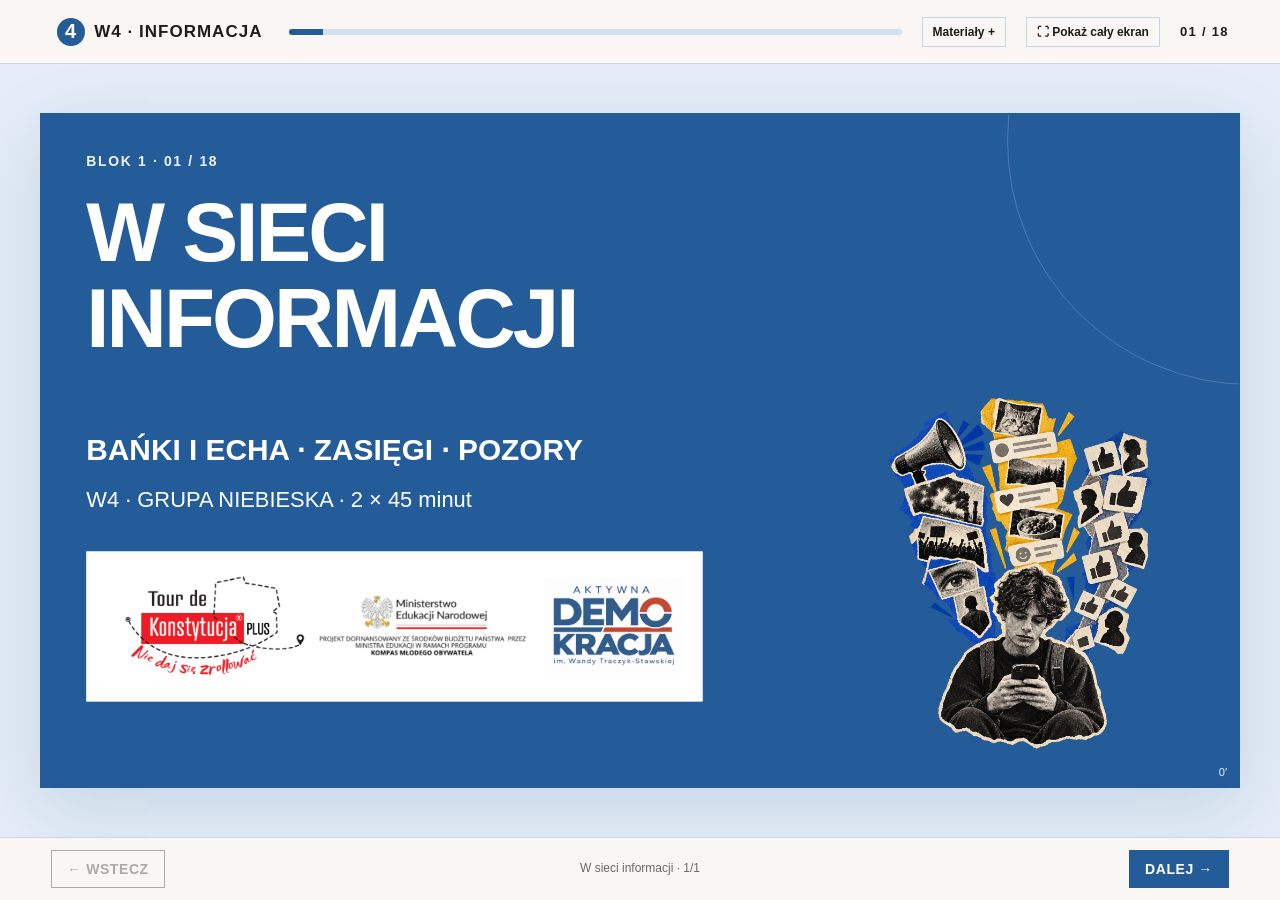
==== index.html @ 1c5f792a "Publikacja aplikacji warsztatowej W4 — W sieci informacji" ====
<!doctype html><html lang="pl"><head><meta charset="utf-8"><meta name="viewport" content="width=device-width,initial-scale=1"><meta name="theme-color" content="#245c99"><title>W4 · W sieci informacji</title><link rel="stylesheet" href="styles.css"><link rel="stylesheet" href="logos.css"><link rel="stylesheet" href="workshop.css"><link rel="stylesheet" href="grupa3.css?v=w4-definicje-32"><link rel="stylesheet" href="niebieska.css?v=w4-grafika-2"></head><body><a class="skip-link" href="#slide">Przejdź do treści</a><header class="topbar"><button class="brand" id="overviewButton" aria-expanded="false" aria-controls="overview"><span class="brand-mark">4</span><span>W4 · INFORMACJA</span></button><div class="progress-wrap"><div class="progress" id="progress"></div></div><button class="small-button" id="extrasButton">Materiały +</button><button class="small-button" id="fullscreenButton" aria-label="Pokaż cały ekran" aria-pressed="false">⛶ Pokaż cały ekran</button><p class="counter" id="counter"></p></header><aside class="overview" id="overview" aria-label="Mapa warsztatu" hidden></aside><main class="shell"><section id="slide" class="slide" tabindex="-1"></section></main><footer class="controls"><button class="nav-button" id="backButton">← Wstecz</button><div class="hint" id="stageLabel"></div><button class="nav-button primary" id="nextButton">Dalej →</button></footer><dialog id="extrasDialog" aria-labelledby="extrasTitle"><div class="dialog-head"><h2 id="extrasTitle">Materiały dodatkowe</h2><button class="work-button secondary" id="closeExtras">Zamknij</button></div><nav class="extra-nav"><button data-extra="film">Krótkie rolki</button><button data-extra="fiszki">Fiszki</button><button data-extra="mapa">Mapa pojęć</button><button data-extra="quiz">Quiz</button><button data-extra="dokumenty">Scenariusz i karty</button></nav><div id="extraContent"></div></dialog><script src="content.js?v=w4-definicje-32"></script><script src="app.js?v=w4-definicje-32"></script><script src="branding.js"></script></body></html>
---- styles.css ----
:root{--red:#c62828;--red-dark:#8e1e1e;--ink:#221b1b;--paper:#fbf7f4;--warm:#f3e9e4;--yellow:#f7d86b;--blue:#b9dcef;--green:#2f765d;--line:#d9c8c1;--display:"Arial Narrow","Aptos Display",Impact,sans-serif;--body:Inter,"Aptos",Arial,sans-serif}*{box-sizing:border-box}body{margin:0;background:#ede4df;color:var(--ink);font-family:var(--body);min-width:320px}.skip-link{position:fixed;z-index:20;top:-40px;left:16px;background:#fff;padding:10px;color:#111}.skip-link:focus{top:16px}.topbar{height:64px;display:flex;align-items:center;gap:20px;padding:0 4vw;background:rgba(251,247,244,.95);border-bottom:1px solid var(--line);position:sticky;top:0;z-index:10}.brand{display:flex;align-items:center;gap:9px;border:0;background:transparent;color:var(--ink);font:700 17px var(--display);letter-spacing:.06em;cursor:pointer}.brand-mark{display:grid;place-items:center;width:28px;height:28px;border-radius:50%;background:var(--red);color:#fff;font:800 20px var(--display)}.progress-wrap{height:6px;flex:1;background:#e2d7d2;border-radius:999px;overflow:hidden}.progress{height:100%;width:5%;background:var(--red);transition:width .4s ease}.counter{font:700 13px var(--display);letter-spacing:.1em;white-space:nowrap}.shell{min-height:calc(100vh - 126px);padding:clamp(16px,3vw,42px) 4vw 34px;display:grid;place-items:center}.slide{width:min(1200px,100%);min-height:min(67.5vw,680px);border:1px solid #dfd0c9;background:var(--paper);box-shadow:0 20px 70px rgba(64,30,25,.14);position:relative;overflow:hidden;isolation:isolate;animation:arrive .38s both}.slide::before{content:"";position:absolute;width:38vw;height:38vw;border:1px solid rgba(198,40,40,.13);border-radius:50%;right:-20vw;top:-17vw;z-index:-1}.slide.red{background:var(--red);color:#fff;border:0}.slide.red::before{border-color:rgba(255,255,255,.18)}@keyframes arrive{from{opacity:.25;transform:translateX(18px)}to{opacity:1;transform:translateX(0)}}.slide-inner{min-height:min(67.5vw,680px);padding:clamp(27px,5vw,72px);display:flex;flex-direction:column;gap:clamp(16px,2vw,30px)}.eyebrow{font:800 clamp(12px,1.4vw,16px) var(--display);letter-spacing:.12em;text-transform:uppercase;margin:0;color:var(--red)}.red .eyebrow{color:#ffe9e0}.title{margin:0;font:800 clamp(40px,7vw,92px)/.88 var(--display);letter-spacing:-.035em;text-transform:uppercase}.title.mid{font-size:clamp(36px,5.5vw,72px)}.lead{max-width:800px;margin:0;font-size:clamp(18px,2.25vw,30px);line-height:1.25}.red .lead{color:#ffeae3}.hero{display:grid;grid-template-columns:minmax(0,1.15fr) minmax(270px,.85fr);gap:26px;align-items:center;height:100%}.hero .illustration{max-width:460px;width:100%;justify-self:end;align-self:center}.stamp{position:absolute;right:7%;top:8%;transform:rotate(8deg);padding:7px 11px;border:3px solid var(--red);color:var(--red);font:800 16px var(--display);letter-spacing:.1em}.story{font-size:clamp(17px,1.75vw,23px);line-height:1.45;max-width:740px}.accent{color:var(--red);font-weight:800}.image-corner{position:absolute;right:5%;bottom:5%;width:clamp(130px,21vw,280px);max-height:38%;object-fit:contain;object-position:bottom right;pointer-events:none}.split{display:grid;grid-template-columns:1.03fr .97fr;gap:clamp(22px,4vw,60px);align-items:center;min-height:0;flex:1}.image-side{width:100%;max-height:390px;object-fit:contain}.phone{border:11px solid #221b1b;border-radius:32px;background:#fff;box-shadow:9px 9px 0 #f0ccc8;min-height:420px;padding:17px;position:relative}.phone::before{content:"";display:block;width:30%;height:8px;border-radius:99px;background:#221b1b;margin:0 auto 13px}.chat-heading{font-size:13px;font-weight:800;border-bottom:1px solid #ddd;padding:0 0 10px}.bubble{margin-top:24px;margin-left:20px;background:#f1f1f1;border-radius:18px 18px 18px 4px;padding:14px;font-size:18px;line-height:1.35}.avatar{display:inline-grid;place-items:center;width:28px;height:28px;border-radius:50%;background:var(--red);color:#fff;font-size:13px;font-weight:800;margin-right:6px}.time{font-size:12px;color:#6f6764;margin-top:9px;text-align:right}.decision{display:flex;flex-direction:column;gap:11px}.decision-title{font:800 clamp(36px,5vw,68px)/.9 var(--display);text-transform:uppercase;margin:0}.choice{width:100%;border:2px solid var(--ink);background:#fff;padding:15px 16px;text-align:left;font:800 18px var(--display);letter-spacing:.04em;cursor:pointer;transition:.2s}.choice:hover,.choice:focus-visible{transform:translateX(5px);outline:3px solid var(--ink);outline-offset:2px}.choice.share{background:var(--green);color:#fff;border-color:var(--green)}.choice.check{background:var(--yellow)}.choice.skip{background:var(--red);color:#fff;border-color:var(--red)}.choice.is-selected{box-shadow:7px 7px 0 rgba(34,27,27,.8);transform:translateX(0)}.post{background:#fff;border:2px solid var(--ink);box-shadow:10px 10px 0 #e5c6bd;padding:18px;min-height:420px}.post-head{display:flex;align-items:center;gap:10px;font-size:14px;font-weight:800}.post-avatar{display:grid;place-items:center;width:35px;height:35px;border-radius:50%;background:#b5b5b5;font-size:21px}.post-copy{padding:20px;margin-top:17px;font:800 clamp(20px,2.25vw,29px)/1.12 var(--display);letter-spacing:.015em}.post-copy.yellow{background:var(--yellow)}.post-copy.blue{background:var(--blue)}.post-stats{margin-top:19px;color:#645b58;font-size:14px}.cards{display:grid;grid-template-columns:repeat(auto-fit,minmax(180px,1fr));gap:13px}.card{background:#fff;border:1px solid var(--line);padding:17px;min-height:130px;font-size:16px;line-height:1.25}.card strong{display:block;font:800 19px var(--display);letter-spacing:.02em;margin-bottom:7px}.card.red-card{background:var(--red);color:#fff;border-color:var(--red)}.callout{margin-top:auto;background:var(--red);color:#fff;padding:14px 17px;font:800 clamp(16px,1.9vw,24px)/1.08 var(--display);letter-spacing:.01em}.video-panel{background:#181515;border:5px solid var(--ink);box-shadow:9px 9px 0 var(--red);padding:0;overflow:hidden}.video-panel video{display:block;width:100%;max-height:390px;background:#111}.media-label{display:flex;align-items:center;gap:9px;background:#fff;padding:10px 13px;color:var(--ink);font-size:13px;font-weight:800}.media-label .play{display:grid;place-items:center;width:22px;height:22px;border-radius:50%;background:var(--red);color:#fff;font-size:10px}.steps{display:grid;grid-template-columns:repeat(5,minmax(0,1fr));gap:8px}.step{background:#fff;border-top:5px solid var(--red);padding:12px;font-size:14px;line-height:1.25}.step b{display:block;font:800 26px var(--display);color:var(--red);margin-bottom:6px}.band-list{display:grid;gap:8px}.band{display:grid;grid-template-columns:42px 1fr;gap:12px;align-items:center;background:#fff;border-left:7px solid var(--yellow);padding:13px 15px;font-size:clamp(15px,1.7vw,20px);line-height:1.25}.band b{font:800 27px var(--display);color:var(--red)}.band.danger{border-color:var(--red);background:#fff0ed}.number{font:800 clamp(50px,8vw,105px)/.8 var(--display);color:var(--red)}.building{display:grid;gap:2px}.floor{background:#fff;border:1px solid var(--line);padding:12px 14px;font-size:15px}.floor.alert{background:var(--red);color:#fff;border-color:var(--red)}.sequence{display:grid;grid-template-columns:repeat(3,1fr);gap:12px;align-items:stretch}.sequence-card{display:flex;flex-direction:column;justify-content:space-between;min-height:180px;padding:20px;background:#f9d9d0;color:var(--ink)}.sequence-card:nth-child(2){background:#eab2a6}.sequence-card:nth-child(3){background:#fff;color:var(--red)}.sequence-card b{font:800 clamp(30px,4vw,52px)/.9 var(--display)}.quote-grid{display:grid;grid-template-columns:repeat(2,1fr);gap:12px}.quote{border:2px solid var(--ink);background:#fff;padding:18px;text-align:left;font:700 clamp(17px,2.1vw,25px)/1.1 var(--display);cursor:pointer}.quote:hover,.quote:focus-visible,.quote.active{background:var(--yellow);outline:3px solid var(--ink);outline-offset:2px}.quote-result{margin-top:8px;min-height:23px;color:var(--red);font-weight:800}.truth{font-size:clamp(16px,1.75vw,21px);line-height:1.38;max-width:790px}.note{background:#fff4a9;color:#272017;width:min(350px,100%);aspect-ratio:1;justify-self:center;padding:10% 9%;transform:rotate(-3deg);box-shadow:10px 12px 0 rgba(34,27,27,.14);display:flex;flex-direction:column;justify-content:center;font-size:clamp(19px,2.3vw,30px);line-height:1.25}.note b{font:800 35px var(--display);position:absolute;right:10%;top:8%;color:var(--red)}.three-bands{display:grid;gap:9px}.three-bands>div{padding:17px 20px;background:#fff;font-size:clamp(17px,2vw,25px);line-height:1.15}.three-bands .core{background:var(--red);color:#fff;font-weight:800}.target{display:grid;place-items:center;position:relative;width:min(410px,80vw);aspect-ratio:1;border-radius:50%;background:radial-gradient(circle,#fff 0 18%,#f6d9d3 19% 36%,#e5a095 37% 56%,var(--red) 57%);border:3px solid var(--red);margin:auto;text-align:center;padding:30%;font:800 clamp(16px,2vw,25px)/1 var(--display);color:var(--ink)}.target::after{content:"CO?\A (twierdzenie)\A\A SKĄD?\A (źródło)\A\A KTO JESZCZE?\A (potwierdzenie)";white-space:pre-wrap}.audio-block{margin-top:auto;width:min(470px,100%);padding:12px;border:1px solid rgba(255,255,255,.45);background:rgba(0,0,0,.13)}.audio-block p{margin:0 0 8px;font:700 14px var(--display);letter-spacing:.04em}.audio-block audio{display:block;width:100%;height:34px}.audio-link{display:inline-flex;align-items:center;gap:9px;margin-top:9px;color:#fff;font-size:12px;text-decoration:none}.audio-link:hover{text-decoration:underline}.controls{position:sticky;bottom:0;display:grid;grid-template-columns:1fr auto 1fr;align-items:center;gap:15px;padding:12px 4vw;background:rgba(251,247,244,.95);border-top:1px solid var(--line);z-index:10}.nav-button{justify-self:start;border:1px solid var(--ink);padding:10px 15px;background:transparent;color:var(--ink);font:800 14px var(--display);letter-spacing:.04em;text-transform:uppercase;cursor:pointer}.nav-button.primary{justify-self:end;background:var(--red);border-color:var(--red);color:#fff}.nav-button:disabled{opacity:.35;cursor:not-allowed}.nav-button:not(:disabled):hover{transform:translateY(-2px);box-shadow:3px 3px 0 var(--ink)}.hint{font-size:12px;color:#6f6764;text-align:center}.overview{position:fixed;z-index:11;top:64px;left:0;bottom:0;width:min(390px,100%);padding:22px;background:#fffaf7;border-right:1px solid var(--line);box-shadow:15px 20px 70px rgba(34,27,27,.16);overflow:auto}.overview-title{font:800 28px var(--display);margin:0 0 15px}.overview button{display:block;width:100%;border:0;border-bottom:1px solid var(--line);padding:12px 6px;background:none;text-align:left;color:var(--ink);font:600 14px var(--body);cursor:pointer}.overview button small{display:inline-block;width:34px;color:var(--red);font:800 15px var(--display)}.overview button.active{background:#f5e2dc;color:var(--red)}@media(max-width:720px){.topbar{gap:12px}.shell{padding:16px 12px 25px}.slide,.slide-inner{min-height:calc(100vh - 145px)}.slide-inner{padding:28px 24px}.hero,.split{grid-template-columns:1fr}.hero .illustration{display:none}.image-side{max-height:170px}.phone,.post{min-height:0}.phone{padding:14px;border-width:8px}.cards{grid-template-columns:1fr 1fr}.steps{grid-template-columns:1fr}.step{display:grid;grid-template-columns:35px 1fr;gap:8px}.step b{margin:0}.sequence{grid-template-columns:1fr}.sequence-card{min-height:100px}.quote-grid{grid-template-columns:1fr}.controls{grid-template-columns:1fr 1fr}.hint{display:none}.nav-button{width:100%;justify-self:stretch}.nav-button span{display:none}.image-corner{opacity:.22;width:160px}.audio-block{margin-top:12px}.title{font-size:clamp(38px,14vw,70px)}}
---- logos.css ----
.project-logos{width:min(620px,100%);margin-top:auto;background:#fff;padding:9px 13px;border:1px solid rgba(255,255,255,.6);box-shadow:8px 8px 0 rgba(67,12,12,.2)}
.project-logos img{display:block;width:100%;height:auto}
@media(max-width:720px){.project-logos{padding:6px 8px;margin-top:10px;width:100%}}
---- workshop.css ----
.work-content{display:grid;gap:20px;min-width:0}.work-content p{margin:0;font-size:clamp(18px,1.8vw,24px);line-height:1.4}.work-content .small{font-size:14px;color:#6f6764}.work-content .cards{grid-template-columns:1fr}.work-content .card{min-height:auto}.work-content .callout{margin:0}.work-content .lead{font-size:clamp(23px,2.5vw,33px)}.workshop .title{line-height:1.02}.workshop .hero>div{display:grid;gap:25px}.workshop .hero{height:auto}.workshop .image-corner{position:static;max-height:180px;align-self:end}.workshop.type-case .split{grid-template-columns:1.65fr .65fr}.workshop .steps{grid-template-columns:1fr}.workshop .step{display:flex;gap:14px;font-size:19px}.workshop .step b{min-width:25px}.workshop .stamp{position:static;align-self:flex-end}.workshop .choice:not(button){cursor:default}.workshop .choice:not(button):hover{transform:none;outline:none}.work-timer{display:flex;align-items:center;gap:10px;flex-wrap:wrap;padding:14px 0}.work-timer output{font:800 36px var(--display);font-variant-numeric:tabular-nums;min-width:90px}.work-timer p{flex-basis:100%;min-height:24px;margin:0;font-size:18px}.work-button{border:2px solid var(--red);background:var(--red);color:#fff;padding:12px 16px;font:700 16px var(--body);cursor:pointer}.work-button.secondary{background:transparent;color:var(--red)}.work-button:focus-visible{outline:3px solid var(--ink);outline-offset:4px}.ballots{display:grid;gap:10px;margin-top:14px}.film-stage{width:min(860px,100%);margin:0 auto}.film-stage video{max-height:58vh;width:100%}.film-stage .video-panel{box-shadow:none}.spoken-quote{font:700 clamp(26px,3vw,42px)/1.2 var(--body);margin:0;padding:25px 0;border-top:5px solid var(--red)}.answer{background:#fff;border-left:7px solid var(--red);padding:20px;font-size:24px;line-height:1.4}.answer[hidden]{display:none}.note-template{background:#fff4a9;padding:24px;line-height:1.6;font-size:23px;transform:rotate(-1deg)}.u-model svg{display:block;width:100%}.u-model>div{display:flex;justify-content:space-between;font-size:14px}.sender{font-weight:700;margin-bottom:10px}.hint{max-width:600px}.workshop .project-logos{width:100%;box-shadow:none}.workshop.type-sequence .title{font-size:clamp(32px,4vw,58px)}
@media(max-width:720px){.workshop.type-case .split{grid-template-columns:1fr}.workshop .hero .illustration{display:block;max-height:210px;object-fit:contain;justify-self:center}.hint{display:block;font-size:11px;grid-row:1;grid-column:1/-1}.controls{gap:7px}.nav-button span{display:inline}.workshop .split{gap:22px}.workshop .image-side{max-height:170px}.workshop .card{font-size:17px}.workshop .cards{grid-template-columns:1fr}.film-stage video{max-height:55vh}.workshop .slide-inner{padding:25px}.workshop .title.mid{font-size:34px}}
@media(prefers-reduced-motion:reduce){.slide{animation:none}.progress{transition:none}}
.long-film{border:2px solid var(--red);background:#fff}.long-film summary{padding:18px 22px;cursor:pointer;list-style:none;display:flex;justify-content:space-between;gap:14px;align-items:center;font-weight:800;color:var(--red);font-size:21px}.long-film summary::-webkit-details-marker{display:none}.long-film summary:focus-visible{outline:3px solid var(--ink);outline-offset:4px}.long-film-title{font-size:16px;font-weight:600;color:var(--ink)}.long-film[open] summary{border-bottom:1px solid var(--line)}.long-film-body{padding:20px}.long-film-body>p{font-size:20px;line-height:1.4;margin:0 0 20px}.long-film .video-panel{box-shadow:none}.long-film video{aspect-ratio:16/9;max-height:none;width:100%}@media(max-width:720px){.long-film summary{align-items:flex-start;flex-direction:column}.long-film-body{padding:12px}}
.fud-defence{gap:18px;padding:32px 40px}.fud-heading{display:flex;justify-content:space-between;align-items:center;gap:20px}.fud-heading .title.mid{font-size:clamp(32px,4vw,54px);margin-top:12px}.fud-art{width:125px;height:140px;object-fit:contain}.fud-context{max-width:920px;font-size:20px;line-height:1.4;margin:0}.fud-defence>.work-button{justify-self:start;align-self:flex-start}.fud-answer[hidden]{display:none}.fud-actions{display:grid;grid-template-columns:repeat(3,1fr);gap:16px;padding:0;margin:0;list-style:none}.fud-actions li{background:#fff;border-top:4px solid var(--red);padding:18px}.fud-number{display:inline-grid;place-items:center;background:var(--red);color:white;width:32px;height:32px;font-weight:800;border-radius:50%}.fud-actions h2{font:800 24px/1.12 var(--display);margin:12px 0}.fud-actions p{font-size:18px;line-height:1.38;margin:10px 0 0}.fud-actions .fud-action{border-top:1px solid var(--line);padding-top:12px}.fud-rule{background:var(--red);color:white;padding:14px 18px;font-size:20px;line-height:1.35;margin:16px 0 8px}.fud-boundary{font-size:17px;line-height:1.4;margin:8px 0 16px}.fud-other{display:grid;grid-template-columns:1fr 1fr;gap:18px;border-top:1px solid var(--line);padding-top:12px}.fud-other p{font-size:16px;line-height:1.4;margin:0}
@media(max-width:720px){.fud-actions,.fud-other{grid-template-columns:1fr}.fud-art{width:75px;height:110px}.fud-heading .title.mid{font-size:30px}.fud-context{font-size:18px}.fud-defence{padding:25px}}
---- grupa3.css ----
.small-button{border:1px solid var(--line);background:transparent;padding:7px 10px;font:700 12px var(--body);color:var(--ink);cursor:pointer}.post-head{display:flex;justify-content:space-between;gap:10px}.post-head small{font-size:10px;color:var(--red)}.post-copy{font-size:clamp(22px,2.1vw,31px);line-height:1.3}.school-image{display:grid;place-items:center;background:#e1e3e7;padding:24px;margin-bottom:20px;transform:rotate(-1deg);border:1px solid #888}.school-image span{font:800 50px var(--body);letter-spacing:15px;color:#193743}.school-image small{font-size:11px}.work-content .cards{gap:10px}.work-content .card{font-size:20px;padding:18px}.workshop .title.mid{font-size:clamp(34px,4.6vw,65px)}.workshop .image-side{max-height:430px;object-fit:contain}.workshop .split{grid-template-columns:1.35fr .65fr}.workshop .project-logos{margin-top:22px}.workshop .small{font-size:13px}.chart-controls{display:flex;gap:20px;flex-wrap:wrap;font-size:16px}.chart-controls label{display:flex;gap:10px;align-items:center}#charts{display:grid;grid-template-columns:1fr 1fr;gap:25px}#charts h3{font-size:21px}#charts svg{width:100%;background:#fff}table{border-collapse:collapse;font-size:14px}th,td{padding:7px 16px;border-bottom:1px solid var(--line)}.long-film-body video{max-height:65vh}.extra-nav{display:flex;flex-wrap:wrap;gap:10px;margin:18px 0}.extra-nav button,.extra-nav a{font:700 16px var(--body);padding:12px 16px;color:var(--red);background:white;border:1px solid var(--red);cursor:pointer;text-decoration:none}.extra-nav button[aria-pressed=true]{background:var(--red);color:white}.quiz-options{display:grid}.dialog-head{display:flex;align-items:center;justify-content:space-between;gap:20px}.dialog-head h2{font:800 30px var(--display);text-transform:uppercase}dialog{width:min(1100px,calc(100% - 28px));max-height:90vh;border:1px solid var(--line);background:var(--paper);padding:24px 30px;color:var(--ink)}dialog::backdrop{background:#221b1bd9}dialog video{display:block;width:100%;max-height:60vh;background:#111}dialog h3{font:800 27px var(--display)}dialog p{font-size:18px;line-height:1.45}dialog .small{font-size:13px}dialog .answer{font-size:19px}.hint{font-size:12px;line-height:1.3}.film-stage .small{font-size:13px}.overview{z-index:30}.image-side{pointer-events:none}.slide:focus{outline:none}button:focus-visible,a:focus-visible,summary:focus-visible,input:focus-visible{outline:3px solid #15556c;outline-offset:4px}.school-image:has(img){padding:0}.school-image img{width:100%;height:160px;object-fit:contain}.school-image span{display:none}
@media(max-width:720px){.topbar{gap:8px;padding:0 14px}.brand{font-size:13px}.small-button{font-size:10px;padding:5px}.counter{font-size:11px}.workshop .split{grid-template-columns:1fr}.workshop .image-side{max-height:200px;justify-self:center}.workshop .title.mid{font-size:34px}.slide-inner{padding:26px}.work-content .card{font-size:17px}#charts{grid-template-columns:1fr}.post-copy{font-size:22px}.dialog-head h2{font-size:23px}dialog{padding:18px}.extra-nav button,.extra-nav a{font-size:14px}.controls{padding-inline:14px}.school-image{padding:10px}}
@media print{.topbar,.controls,.overview,.extra-nav,.work-timer,.small-button{display:none}.shell{padding:0}.slide{box-shadow:none;border:0}.slide-inner{padding:20px}.image-side{max-height:250px}}

.project-logos{width:min(400px,100%)}.project-logos img{aspect-ratio:16/9;object-fit:contain}

.project-logos{width:min(620px,100%)}.project-logos img{aspect-ratio:auto;height:auto}
.project-logos{width:min(620px,100%)}.project-logos img{aspect-ratio:auto;height:auto}
.red .card{color:var(--ink);background:var(--paper)}
#slide[data-plan="17"] .cards{grid-template-columns:repeat(3,1fr)}
#slide[data-plan="17"] .card{font-size:17px;padding:14px 10px}
@media(max-width:720px){#slide[data-plan="17"] .cards{grid-template-columns:1fr}}

/* Fikcyjne wpisy w wyglądzie mediów społecznościowych */
.post{min-height:0;padding:20px;border:1px solid #cad3e0;border-radius:14px;box-shadow:0 8px 28px #193b6417;align-self:center}.post-head{align-items:flex-start;justify-content:flex-start;gap:12px}.social-avatar{display:grid;place-items:center;flex:0 0 42px;height:42px;border-radius:50%;background:#245c99;color:#fff;font:800 16px var(--body)}.social-identity{display:grid;gap:4px;min-width:0;flex:1}.social-identity strong{font:700 16px var(--body)}.social-identity>span{font:400 13px var(--body);color:#536174;overflow-wrap:anywhere}.post-head .social-identity small{color:#657187;font:400 12px var(--body)}.social-simulation{font:700 9px var(--body);color:#476185;border:1px solid #c8d7eb;border-radius:4px;padding:4px;white-space:nowrap}.post .post-copy{font:400 clamp(17px,1.55vw,22px)/1.46 var(--body);letter-spacing:0;padding:0;margin:20px 0}.post-copy p{margin:0 0 12px}.post-copy strong{font-weight:800}.social-stats{display:flex;flex-wrap:wrap;justify-content:space-between;gap:8px;padding:12px 0;color:#536174;font:400 12px var(--body);border-bottom:1px solid #dbe2ed}.social-actions{display:flex;justify-content:space-around;gap:8px;padding:13px 0 0;color:#465a75;font:600 12px var(--body)}.school-image{margin:14px 0;transform:none;border:0;background:#edf1f8}.school-image img{height:190px;object-fit:cover}.school-image small{font:600 9px var(--body);padding:4px}.decision .decision-title{font-size:clamp(30px,3vw,44px)}@media(max-width:720px){.post{padding:16px}.post-head{flex-wrap:wrap}.social-simulation{margin-left:54px}.post .post-copy{font-size:18px}.social-stats,.social-actions{font-size:11px}.school-image img{height:160px}}

.callout-reveal{display:block;width:100%;border:0;text-align:left;cursor:pointer;font:700 clamp(20px,2vw,28px)/1.3 var(--body);color:#fff;background:var(--red);padding:20px}.callout-reveal:hover{background:var(--red-dark)}.context-explanation[hidden]{display:none}

.work-content .first-reaction-question{font-size:clamp(30px,3.5vw,52px);font-weight:700;line-height:1.2;margin:0}

.recalled-post-image{margin:0;display:grid;gap:16px}.recalled-post-image img{display:block;width:100%;max-height:340px;object-fit:contain}.recalled-post-image figcaption{font-size:clamp(20px,2.1vw,29px);line-height:1.35;padding:16px;background:#fff;border-left:5px solid var(--red)}

.authentic-evidence{display:grid;grid-template-columns:minmax(0,.85fr) minmax(0,1fr);gap:24px;align-items:center}.authentic-evidence figure{margin:0;text-align:center}.authentic-evidence img{display:block;max-width:100%;max-height:420px;object-fit:contain;margin:auto}.authentic-evidence .small{font-size:13px;line-height:1.4}.authentic-evidence p{font-size:20px}@media(max-width:720px){.authentic-evidence{grid-template-columns:1fr}.authentic-evidence img{max-height:340px}.authentic-evidence p{font-size:17px}}

.source-comparison{margin:0;text-align:center}.source-comparison img{display:block;width:100%;max-height:340px;object-fit:contain}.comparison-captions{display:grid;grid-template-columns:1fr 1fr;gap:20px}.work-content .comparison-captions p{font-size:17px;line-height:1.35}.source-comparison~.callout{font-size:20px;padding:12px}@media(max-width:720px){.source-comparison img{max-height:270px}.comparison-captions{gap:12px}.work-content .comparison-captions p{font-size:14px}}

.framing-glasses{display:block;max-height:180px;width:auto;max-width:100%;object-fit:contain;margin:auto}

.slide.break-only{display:grid;place-items:center}.break-title{font:800 clamp(70px,12vw,170px)/1 var(--display);letter-spacing:.03em;text-align:center;color:var(--red)}

.lesson-minute{position:absolute;right:12px;bottom:9px;font:500 11px/1 var(--body);font-variant-numeric:tabular-nums;color:#66758b;z-index:3;pointer-events:none}.red .lesson-minute{color:#e2ebf8}.break-only .lesson-minute{color:#66758b}



/* Stały format projekcyjny 16:9. Treść jest osobnym skalowanym płótnem. */
html,body{height:100%;overflow:hidden}.shell{padding:16px!important;min-height:0!important;height:calc(100vh - 126px);display:grid;place-items:center}.slide{min-height:0!important;max-width:none;flex:none;box-sizing:border-box;animation:none!important}.slide.red{border:1px solid transparent}.slide-inner{position:absolute;left:0;top:0;width:1200px!important;min-height:675px!important;height:auto;padding:38px 42px!important;gap:22px!important;transform-origin:top left;box-sizing:border-box}.workshop .title.mid{font-size:56px!important;line-height:1.03}.slide-inner .eyebrow{font-size:14px}.slide-inner .split{grid-template-columns:1.35fr .65fr!important;gap:30px;align-items:center}.slide-inner .work-content{gap:16px}.slide-inner .work-content p{font-size:22px;line-height:1.35}.slide-inner .work-content .small{font-size:13px}.slide-inner .work-content .cards{grid-template-columns:repeat(auto-fit,minmax(190px,1fr))!important;gap:10px}.slide-inner .work-content .card{font-size:18px;padding:16px}.slide-inner .image-side{max-height:370px!important;max-width:100%;width:100%}.slide-inner .post .post-copy{font-size:20px;line-height:1.4}.slide-inner .social-simulation{margin-left:0}.slide-inner .school-image img{height:170px}.slide-inner .decision-title{font-size:42px}.slide-inner .choice{font-size:18px}.slide-inner .reel-preview{height:300px;width:230px}.slide-inner .first-reaction-question{font-size:46px!important}.slide-inner .authentic-evidence{grid-template-columns:.85fr 1fr}.slide-inner .authentic-evidence img{max-height:390px}.slide-inner .authentic-evidence p{font-size:20px}.slide-inner .authentic-evidence .small{font-size:12px}.slide-inner .infographic{max-height:350px}.slide-inner .source-comparison img{max-height:310px}.slide-inner .comparison-captions{grid-template-columns:1fr 1fr}.slide-inner .comparison-captions p{font-size:17px}.slide-inner #charts{grid-template-columns:1fr 1fr}.slide-inner .recalled-post-image img{max-height:310px}.slide-inner .recalled-post-image figcaption{font-size:25px}.slide-inner .note-template{font-size:23px;padding:22px}.slide-inner .work-timer{padding:8px 0}.slide-inner .project-logos{width:min(620px,100%)}.controls{position:fixed;left:0;right:0;bottom:0}.break-title{font-size:clamp(48px,10vw,140px)}

button.infographic-link{width:100%;padding:0;border:0;background:transparent;font:inherit;cursor:zoom-in}#graphicOverlay{position:absolute;inset:0;z-index:60;display:grid;grid-template-rows:auto minmax(0,1fr);gap:10px;padding:12px;background:var(--paper);overflow:hidden}#graphicOverlay header{display:flex;justify-content:flex-end}#graphicOverlay img{display:block;width:100%;height:100%;object-fit:contain;min-height:0}#graphicOverlay .work-button{font-size:14px;padding:9px 14px}

.slide-inner.full-graphic{padding:0!important;height:675px!important;gap:0!important;display:block}.full-graphic img{display:block;width:1200px;height:675px;object-fit:contain;background:white}

/* Tryb projekcji: wyłącznie plansza, bez interfejsu i jasnego otoczenia. */
.shell:fullscreen{width:100vw;height:100vh!important;max-width:none;margin:0;padding:0!important;background:#000;display:grid;place-items:center;overflow:hidden}.shell:fullscreen::backdrop{background:#000}.shell:fullscreen .slide{box-shadow:none;border:0!important;margin:0}.shell:fullscreen .slide-inner{outline:none}.shell:fullscreen .lesson-minute{right:12px;bottom:10px}

.slide-inner .cover-techniques{font-family:var(--body);font-size:22px;font-weight:600;line-height:1.35;letter-spacing:0}

/* Większe ilustracje w powrocie do historii szkoły. */
#slide[data-plan="14"] .slide-inner .split{grid-template-columns:1.1fr .9fr!important;gap:24px}#slide[data-plan="14"] .slide-inner .image-side{max-height:470px!important;width:100%}#slide[data-plan="14"] .slide-inner .recalled-post-image img{max-height:390px}#slide[data-plan="14"] .slide-inner .recalled-post-image:not(:has(figcaption)) img{max-height:450px}
/* W4: overlays retain the exact projection rectangle. */
#reelOverlay{inset:0}.mechanism-options{font-weight:400;font-size:20px;line-height:1.45}.cover-techniques{font-weight:600}#slide[data-plan="14"] .slide-inner .image-side{max-height:430px!important}

.simulation-label{position:absolute;top:34px;right:42px;padding:5px 9px;border:1px solid currentColor;border-radius:4px;color:var(--red);font:700 14px/1 var(--body);letter-spacing:.1em}

/* Pełne nazwy pod krótkimi hasłami, zgodnie z hierarchią W3. */
.mechanism-subtitle{font-size:20px;line-height:1.35;color:var(--red);font-weight:600}

/* W4 — mocniejsza hierarchia pierwszej planszy. */
#slide[data-plan="01"] .title.mid{font-size:84px!important;line-height:1.02}
#slide[data-plan="01"] .cover-techniques{font-size:30px!important;line-height:1.25;font-weight:700}

.reaction-question .slide-inner{grid-template-rows:auto 1fr}.reaction-prompt{margin:0;font:700 46px/1.15 var(--body)}

#slide[data-plan="07"] .image-side[src*="banki-i-komory"]{max-height:440px!important}

/* Definicje wyrównane z dwiema częściami ilustracji. */
#slide[data-plan="07"] .split:has(img[src*="banki-i-komory"]){align-items:stretch;}
#slide[data-plan="07"] .split:has(img[src*="banki-i-komory"]) .work-content{height:440px;display:grid;grid-template-rows:1fr 1fr;gap:0;align-items:center;}
#slide[data-plan="07"] .split:has(img[src*="banki-i-komory"]) .image-side{height:440px;width:100%;align-self:center;}
.definition-name{color:var(--red);font-weight:800;}
---- niebieska.css ----
/* W4 — grupa niebieska */
:root{--red:#245c99;--red-dark:#173f70;--warm:#edf3fb;--line:#c8d7eb}
body{background:#e4edf8}.slide{border-color:#c8d7eb;box-shadow:0 20px 70px rgba(25,60,105,.14)}
.slide::before{border-color:rgba(36,92,153,.13)}
.red .eyebrow,.red .lead{color:#edf4ff}
.progress-wrap{background:#d2e0f1}.overview{background:#f5f8fd}.overview button.active{background:#dfebfa}
.phone{box-shadow:9px 9px 0 #ccdcf0}
.target{background:radial-gradient(circle,#fff 0 18%,#e0eafa 19% 36%,#9dbce3 37% 56%,var(--red) 57%)}
.choice.skip{background:#c62828;border-color:#c62828;color:#fff}

.mechanism-video{grid-column:1/-1}.mechanism-video summary{cursor:pointer;font-weight:700;padding:14px;border:2px solid var(--red)}
.reel-panel{display:flex;gap:22px;align-items:center;background:#f0f5fc;color:var(--ink);padding:16px;margin-top:12px;min-width:0}.mechanism-reel{display:block;width:min(230px,40%);height:340px;object-fit:contain;background:#111}.reel-caption{flex:1;font-size:17px;line-height:1.45}.reel-caption p{font-size:17px}.reel-caption .small{font-size:13px}.reel-library{display:grid;gap:22px}.infographic-link{display:block;color:var(--red);text-align:center}.infographic{display:block;width:100%;max-height:52vh;object-fit:contain;background:#fff}.infographic-link span{display:block;font-size:14px;padding:6px}.work-content:has(.mechanism-video){min-width:0}.split:has(.mechanism-video[open]){grid-template-columns:1fr}.split:has(.mechanism-video[open])>.image-side{display:none}@media(max-width:720px){.reel-panel{flex-direction:column}.mechanism-reel{width:100%;height:340px}.infographic{max-height:none}}

.split:has(.mechanism-video){grid-template-columns:1fr}.split:has(.mechanism-video)>.image-side{display:none}.mechanism-video .reel-panel{border:1px solid #c8d7eb}.mechanism-reel{cursor:pointer}.mechanism-video .reel-caption h3::before{content:"▶ ";color:var(--red)}

/* Film zachowuje dokładny obrys planszy; nie uczestniczy w układzie strony. */
.reel-preview{position:relative;display:block;width:min(300px,100%);height:340px;justify-self:center;align-self:center;padding:0;border:2px solid var(--red);background:#172335;cursor:pointer;overflow:hidden;border-radius:8px;color:white}.reel-preview img{width:100%;height:100%;object-fit:contain;display:block}.reel-play{position:absolute;left:50%;top:50%;transform:translate(-50%,-50%);display:grid;place-items:center;width:64px;height:64px;border-radius:50%;background:#245c99ee;color:white;font-size:28px;box-shadow:0 2px 15px #0006}.reel-preview-title{position:absolute;bottom:0;left:0;right:0;padding:12px;background:#173b65ed;font:700 15px var(--body)}
#reelOverlay{position:absolute;inset:0;z-index:50;display:grid;grid-template-rows:auto minmax(0,1fr) auto;gap:10px;padding:16px;background:#15243a;color:#fff;overflow:hidden;box-sizing:border-box}#reelOverlay header{display:flex;justify-content:space-between;align-items:center;gap:12px;font:700 18px var(--body)}#reelOverlay header button{padding:8px 14px;white-space:nowrap}#reelOverlay video{display:block;width:100%;height:100%;min-height:0;object-fit:contain;background:#101723}.reel-overlay-note{margin:0;max-height:100px;overflow:auto;font:400 13px/1.4 var(--body);color:#edf4ff}.reel-library{grid-template-columns:repeat(3,minmax(0,1fr))}.reel-library .reel-preview{width:100%}@media(max-width:720px){.reel-preview{height:240px;width:200px}#reelOverlay{padding:10px}#reelOverlay header{font-size:14px}.reel-overlay-note{font-size:12px;max-height:130px}.reel-library{grid-template-columns:1fr}}

#reelOverlay{inset:-1px}@media(max-width:720px){.reel-preview{height:150px;width:170px}}
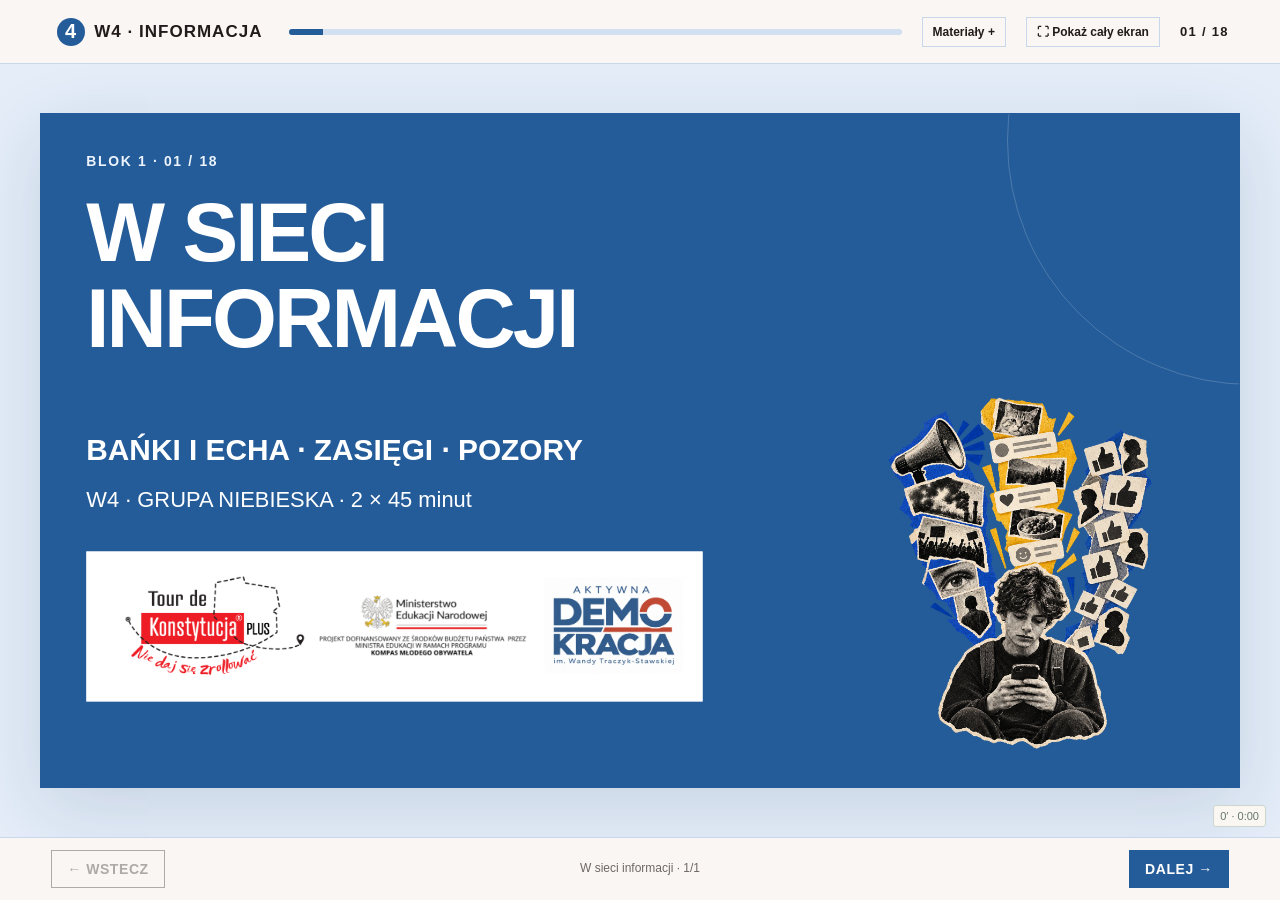
==== commit 7166baa0: "Dodaj niezależny zegar lekcji W4 i skoryguj minuty rozgrzewki" ====
--- a/index.html
+++ b/index.html
@@ -1 +1 @@
-<!doctype html><html lang="pl"><head><meta charset="utf-8"><meta name="viewport" content="width=device-width,initial-scale=1"><meta name="theme-color" content="#245c99"><title>W4 · W sieci informacji</title><link rel="stylesheet" href="styles.css"><link rel="stylesheet" href="logos.css"><link rel="stylesheet" href="workshop.css"><link rel="stylesheet" href="grupa3.css?v=w4-definicje-32"><link rel="stylesheet" href="niebieska.css?v=w4-grafika-2"></head><body><a class="skip-link" href="#slide">Przejdź do treści</a><header class="topbar"><button class="brand" id="overviewButton" aria-expanded="false" aria-controls="overview"><span class="brand-mark">4</span><span>W4 · INFORMACJA</span></button><div class="progress-wrap"><div class="progress" id="progress"></div></div><button class="small-button" id="extrasButton">Materiały +</button><button class="small-button" id="fullscreenButton" aria-label="Pokaż cały ekran" aria-pressed="false">⛶ Pokaż cały ekran</button><p class="counter" id="counter"></p></header><aside class="overview" id="overview" aria-label="Mapa warsztatu" hidden></aside><main class="shell"><section id="slide" class="slide" tabindex="-1"></section></main><footer class="controls"><button class="nav-button" id="backButton">← Wstecz</button><div class="hint" id="stageLabel"></div><button class="nav-button primary" id="nextButton">Dalej →</button></footer><dialog id="extrasDialog" aria-labelledby="extrasTitle"><div class="dialog-head"><h2 id="extrasTitle">Materiały dodatkowe</h2><button class="work-button secondary" id="closeExtras">Zamknij</button></div><nav class="extra-nav"><button data-extra="film">Krótkie rolki</button><button data-extra="fiszki">Fiszki</button><button data-extra="mapa">Mapa pojęć</button><button data-extra="quiz">Quiz</button><button data-extra="dokumenty">Scenariusz i karty</button></nav><div id="extraContent"></div></dialog><script src="content.js?v=w4-definicje-32"></script><script src="app.js?v=w4-definicje-32"></script><script src="branding.js"></script></body></html>
+<!doctype html><html lang="pl"><head><meta charset="utf-8"><meta name="viewport" content="width=device-width,initial-scale=1"><meta name="theme-color" content="#245c99"><title>W4 · W sieci informacji</title><link rel="stylesheet" href="styles.css"><link rel="stylesheet" href="logos.css"><link rel="stylesheet" href="workshop.css"><link rel="stylesheet" href="grupa3.css?v=w4-clock-33"><link rel="stylesheet" href="niebieska.css?v=w4-grafika-2"></head><body><a class="skip-link" href="#slide">Przejdź do treści</a><header class="topbar"><button class="brand" id="overviewButton" aria-expanded="false" aria-controls="overview"><span class="brand-mark">4</span><span>W4 · INFORMACJA</span></button><div class="progress-wrap"><div class="progress" id="progress"></div></div><button class="small-button" id="extrasButton">Materiały +</button><button class="small-button" id="fullscreenButton" aria-label="Pokaż cały ekran" aria-pressed="false">⛶ Pokaż cały ekran</button><p class="counter" id="counter"></p></header><aside class="overview" id="overview" aria-label="Mapa warsztatu" hidden></aside><main class="shell"><section id="slide" class="slide" tabindex="-1"></section></main><footer class="controls"><button class="nav-button" id="backButton">← Wstecz</button><div class="hint" id="stageLabel"></div><button class="nav-button primary" id="nextButton">Dalej →</button></footer><dialog id="extrasDialog" aria-labelledby="extrasTitle"><div class="dialog-head"><h2 id="extrasTitle">Materiały dodatkowe</h2><button class="work-button secondary" id="closeExtras">Zamknij</button></div><nav class="extra-nav"><button data-extra="film">Krótkie rolki</button><button data-extra="fiszki">Fiszki</button><button data-extra="mapa">Mapa pojęć</button><button data-extra="quiz">Quiz</button><button data-extra="dokumenty">Scenariusz i karty</button></nav><div id="extraContent"></div></dialog><script src="content.js?v=w4-definicje-32"></script><script src="app.js?v=w4-clock-33"></script><script src="lesson-clock.js?v=w4-clock-33"></script><script src="branding.js"></script></body></html>
--- a/grupa3.css
+++ b/grupa3.css
@@ -67,3 +67,6 @@
 #slide[data-plan="07"] .split:has(img[src*="banki-i-komory"]) .work-content{height:440px;display:grid;grid-template-rows:1fr 1fr;gap:0;align-items:center;}
 #slide[data-plan="07"] .split:has(img[src*="banki-i-komory"]) .image-side{height:440px;width:100%;align-self:center;}
 .definition-name{color:var(--red);font-weight:800;}
+
+/* Niezależny zegar lekcji W4. */
+.shell{position:relative}#lessonClock{position:absolute;right:14px;bottom:10px;z-index:1000;font:500 11px/1.3 var(--body);font-variant-numeric:tabular-nums}#clockFace{font:inherit;color:#23664c;background:#faf7f2;border:1px solid #cbd7cd;border-radius:3px;padding:3px 6px;cursor:pointer}#lessonClock[data-pace="ahead"] #clockFace{color:#23664c}#lessonClock[data-pace="late"] #clockFace{color:#9d2925;border-color:#9d2925}#lessonClock[data-pace="ready"] #clockFace{color:#66776b}#clockControls{position:absolute;right:0;bottom:28px;width:175px;padding:10px;background:#faf7f2;color:#222;border:1px solid #cbd7cd;box-shadow:0 3px 12px #0002}#clockControls[hidden]{display:none}#clockControls button{display:block;width:100%;margin-top:7px;font:inherit;padding:6px;cursor:pointer}.lesson-minute{visibility:hidden}
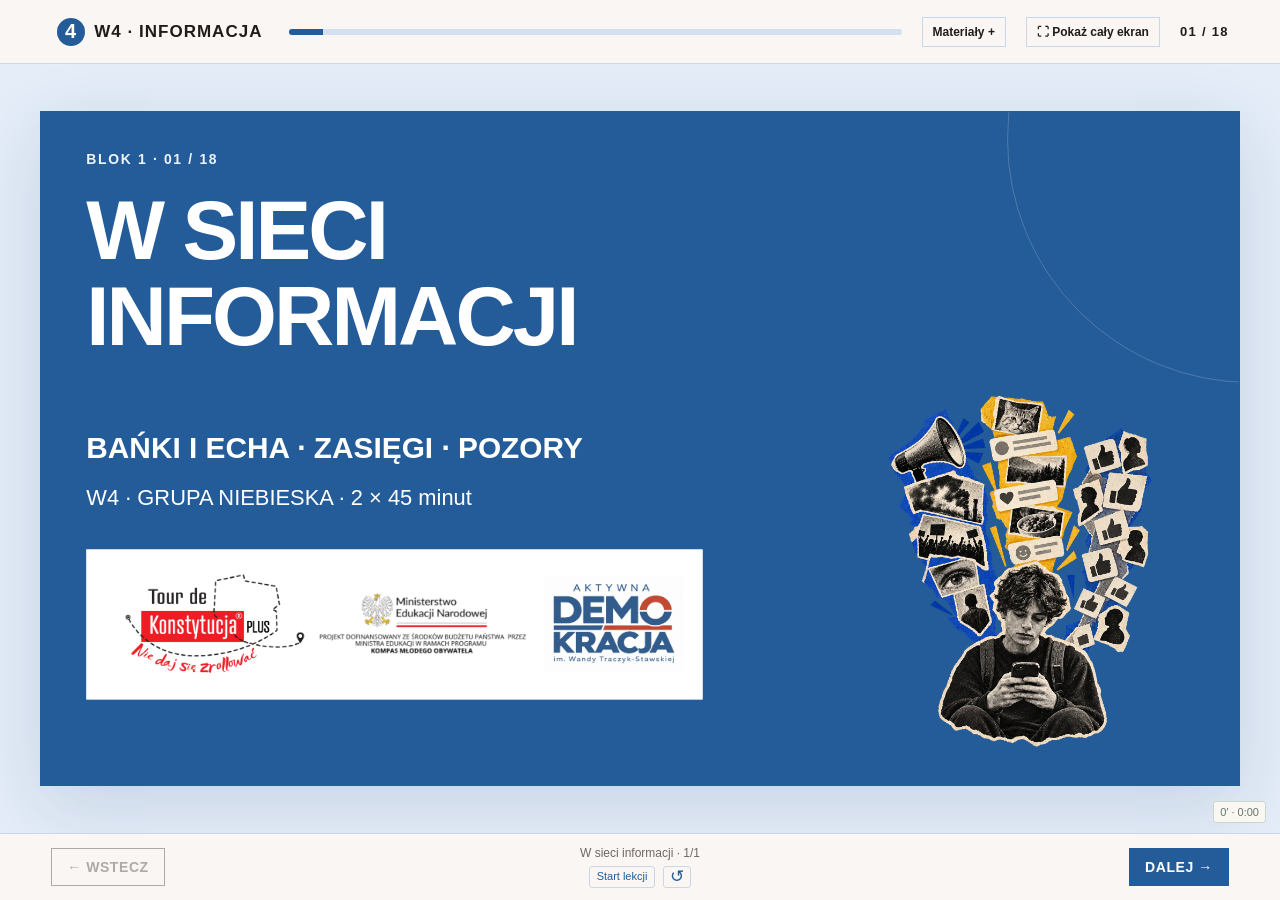
==== commit dc49e855: "Przenieś sterowanie zegarem do stopki i dodaj ikonę restartu" ====
--- a/index.html
+++ b/index.html
@@ -1 +1 @@
-<!doctype html><html lang="pl"><head><meta charset="utf-8"><meta name="viewport" content="width=device-width,initial-scale=1"><meta name="theme-color" content="#245c99"><title>W4 · W sieci informacji</title><link rel="stylesheet" href="styles.css"><link rel="stylesheet" href="logos.css"><link rel="stylesheet" href="workshop.css"><link rel="stylesheet" href="grupa3.css?v=w4-clock-33"><link rel="stylesheet" href="niebieska.css?v=w4-grafika-2"></head><body><a class="skip-link" href="#slide">Przejdź do treści</a><header class="topbar"><button class="brand" id="overviewButton" aria-expanded="false" aria-controls="overview"><span class="brand-mark">4</span><span>W4 · INFORMACJA</span></button><div class="progress-wrap"><div class="progress" id="progress"></div></div><button class="small-button" id="extrasButton">Materiały +</button><button class="small-button" id="fullscreenButton" aria-label="Pokaż cały ekran" aria-pressed="false">⛶ Pokaż cały ekran</button><p class="counter" id="counter"></p></header><aside class="overview" id="overview" aria-label="Mapa warsztatu" hidden></aside><main class="shell"><section id="slide" class="slide" tabindex="-1"></section></main><footer class="controls"><button class="nav-button" id="backButton">← Wstecz</button><div class="hint" id="stageLabel"></div><button class="nav-button primary" id="nextButton">Dalej →</button></footer><dialog id="extrasDialog" aria-labelledby="extrasTitle"><div class="dialog-head"><h2 id="extrasTitle">Materiały dodatkowe</h2><button class="work-button secondary" id="closeExtras">Zamknij</button></div><nav class="extra-nav"><button data-extra="film">Krótkie rolki</button><button data-extra="fiszki">Fiszki</button><button data-extra="mapa">Mapa pojęć</button><button data-extra="quiz">Quiz</button><button data-extra="dokumenty">Scenariusz i karty</button></nav><div id="extraContent"></div></dialog><script src="content.js?v=w4-definicje-32"></script><script src="app.js?v=w4-clock-33"></script><script src="lesson-clock.js?v=w4-clock-33"></script><script src="branding.js"></script></body></html>
+<!doctype html><html lang="pl"><head><meta charset="utf-8"><meta name="viewport" content="width=device-width,initial-scale=1"><meta name="theme-color" content="#245c99"><title>W4 · W sieci informacji</title><link rel="stylesheet" href="styles.css"><link rel="stylesheet" href="logos.css"><link rel="stylesheet" href="workshop.css"><link rel="stylesheet" href="grupa3.css?v=w4-clock-footer-34"><link rel="stylesheet" href="niebieska.css?v=w4-grafika-2"></head><body><a class="skip-link" href="#slide">Przejdź do treści</a><header class="topbar"><button class="brand" id="overviewButton" aria-expanded="false" aria-controls="overview"><span class="brand-mark">4</span><span>W4 · INFORMACJA</span></button><div class="progress-wrap"><div class="progress" id="progress"></div></div><button class="small-button" id="extrasButton">Materiały +</button><button class="small-button" id="fullscreenButton" aria-label="Pokaż cały ekran" aria-pressed="false">⛶ Pokaż cały ekran</button><p class="counter" id="counter"></p></header><aside class="overview" id="overview" aria-label="Mapa warsztatu" hidden></aside><main class="shell"><section id="slide" class="slide" tabindex="-1"></section></main><footer class="controls"><button class="nav-button" id="backButton">← Wstecz</button><div class="hint" id="stageLabel"></div><button class="nav-button primary" id="nextButton">Dalej →</button></footer><dialog id="extrasDialog" aria-labelledby="extrasTitle"><div class="dialog-head"><h2 id="extrasTitle">Materiały dodatkowe</h2><button class="work-button secondary" id="closeExtras">Zamknij</button></div><nav class="extra-nav"><button data-extra="film">Krótkie rolki</button><button data-extra="fiszki">Fiszki</button><button data-extra="mapa">Mapa pojęć</button><button data-extra="quiz">Quiz</button><button data-extra="dokumenty">Scenariusz i karty</button></nav><div id="extraContent"></div></dialog><script src="content.js?v=w4-definicje-32"></script><script src="app.js?v=w4-clock-footer-34"></script><script src="lesson-clock.js?v=w4-clock-footer-34"></script><script src="branding.js"></script></body></html>
--- a/grupa3.css
+++ b/grupa3.css
@@ -70,3 +70,6 @@
 
 /* Niezależny zegar lekcji W4. */
 .shell{position:relative}#lessonClock{position:absolute;right:14px;bottom:10px;z-index:1000;font:500 11px/1.3 var(--body);font-variant-numeric:tabular-nums}#clockFace{font:inherit;color:#23664c;background:#faf7f2;border:1px solid #cbd7cd;border-radius:3px;padding:3px 6px;cursor:pointer}#lessonClock[data-pace="ahead"] #clockFace{color:#23664c}#lessonClock[data-pace="late"] #clockFace{color:#9d2925;border-color:#9d2925}#lessonClock[data-pace="ready"] #clockFace{color:#66776b}#clockControls{position:absolute;right:0;bottom:28px;width:175px;padding:10px;background:#faf7f2;color:#222;border:1px solid #cbd7cd;box-shadow:0 3px 12px #0002}#clockControls[hidden]{display:none}#clockControls button{display:block;width:100%;margin-top:7px;font:inherit;padding:6px;cursor:pointer}.lesson-minute{visibility:hidden}
+
+/* Dyskretne sterowanie lekcją pomiędzy przyciskami nawigacji. */
+#footerCenter{display:grid;justify-items:center;gap:4px;min-width:0}.clock-actions{display:flex;align-items:center;justify-content:center;gap:8px}.clock-actions button{font:500 11px/1.2 var(--body);color:var(--red);border:1px solid var(--line);border-radius:3px;background:transparent;padding:3px 7px;cursor:pointer}.clock-actions #clockReset{font-size:17px;line-height:14px;padding:3px 6px}#clockControls .clock-actions button{width:auto;margin:7px 0 0}#clockControls .clock-actions{justify-content:flex-start}
